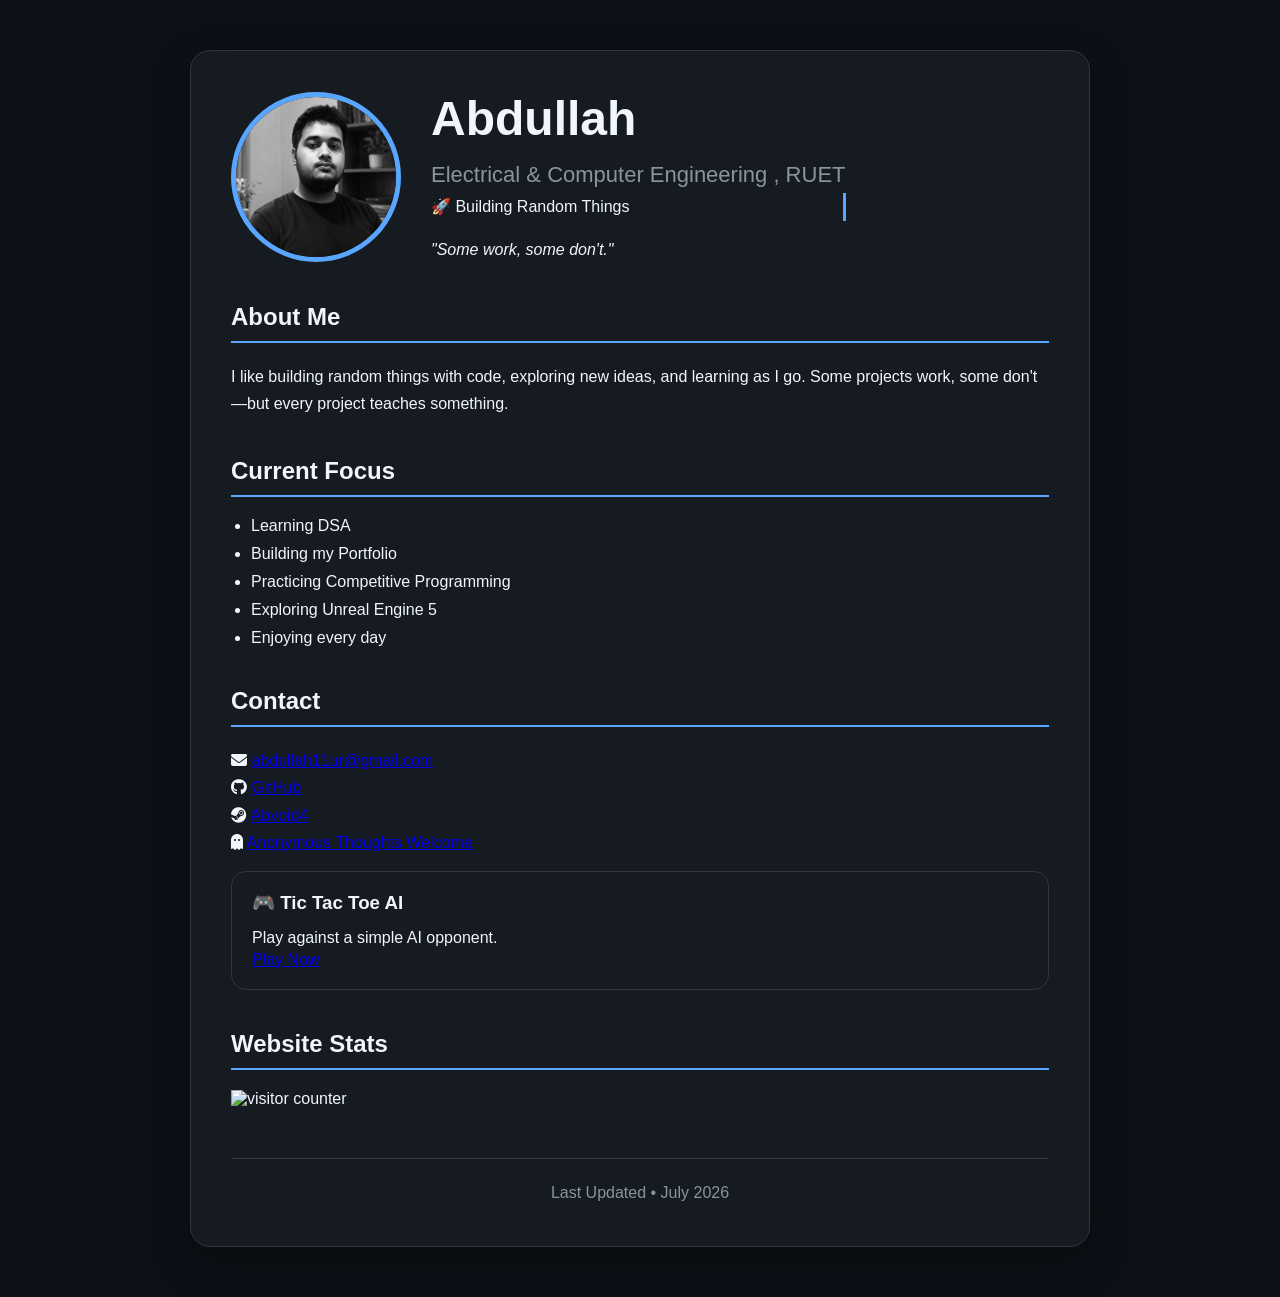
==== index.html @ 77a4eb53 "changed about me" ====
<!DOCTYPE html>
<html lang="en">

<head>
    <meta charset="UTF-8">
    <meta name="viewport" content="width=device-width, initial-scale=1.0">
    <title>Abdullah | Learning Journey</title>

    <link rel="stylesheet" href="style.css">

    <link rel="stylesheet"
        href="https://cdnjs.cloudflare.com/ajax/libs/font-awesome/6.7.2/css/all.min.css">
</head>

<body>

    <div class="container">

        <div class="card">

            <header class="hero">

                <img src="images/profile.jpg" alt="Profile Picture" class="profile-image">

                <div>

                    <h1>Abdullah</h1>

                    <p class="subtitle">
                        Electrical & Computer Engineering , RUET
                    </p>

                    <p class="typing">
    🚀 Building Random Things
</p>

<p class="quote">
    "Some work, some don't."
</p>

                </div>

            </header>

            <section>

                <h2>About Me</h2>

                <p>
                    
    <p>
    I like building random things with code, exploring new ideas, and learning as I go. Some projects work, some don't—but every project teaches something.
</p>
</p>
                

            </section>

            <section>

                <h2>Current Focus</h2>

                <ul>
                    <li>Learning DSA</li>
                    <li>Building my Portfolio</li>
                    
                    <li>Practicing Competitive Programming</li>
                    <li>Exploring Unreal Engine 5</li>
                    <li>Enjoying every day</li>
                </ul>

            </section>
<!--
            <section>

                <h2>Learning Roadmap</h2>

                <div class="roadmap">

                    <div class="done">✅ C Programming</div>
<div class="done">✅ HTML & CSS</div>
<div class="current">🔄 Data Structures & Algorithms</div>
<div>⬜ Competitive Programming</div>
<div>⬜ JavaScript</div>
<div>⬜ Unreal Engine Projects</div>
<div>⬜ Artificial Intelligence</div>
                    

                </div>

            </section>

            <section>

                <h2>Projects</h2>

               
            <div class="project-card">

    <h3>💻 </h3>

    <p>
        Git commits are being prepared.
        Results may vary.
    </p>

</div>



            </section>

            <section>

                <h2>Tech Stack</h2>

                <div class="skills">

                    <span class="skill">C++</span>
                    <span class="skill">Python</span>
                    <span class="skill">HTML</span>
                    <span class="skill">CSS</span>
                    <span class="skill">Git (Learning)</span>
                    <span class="skill">Unreal Engine(Exploring)</span>

                </div>

            </section>

            
-->
           



            <section>

               <h2>Contact</h2>

<p>
    <i class="fa-solid fa-envelope"></i>
    <a href="mailto:abdullah11ur@gmail.com">
        abdullah11ur@gmail.com
    </a>
</p>

<p>
    <i class="fa-brands fa-github"></i>
    <a href="https://github.com/ABDULLAH4422" target="_blank">
        GitHub
    </a>
</p>

<p>
    <i class="fa-brands fa-steam"></i>
    <a href="https://steamcommunity.com/profiles/76561199198113362/" target="_blank">
        Abvoid4
    </a>
</p>
<p>
    <i class="fa-solid fa-ghost"></i>
    <a href="https://ngl.link/dont29741" target="_blank">
        Anonymous Thoughts Welcome
    </a>
</p>

                
                
            </section>




<div class="project-card">

    <h3>🎮 Tic Tac Toe AI</h3>

    <p>
        Play against a simple AI opponent.
    </p>

    <a href="tictactoe.html">
        Play Now
    </a>

</div>














            <section>

    <h2>Website Stats</h2>

    <img
        src="https://visitor-badge.laobi.icu/badge?page_id=abdullah4422.portfolio"
        alt="visitor counter">

</section>

            <footer>

                <hr>

                <p class="footer-text">

                    Last Updated • July 2026

                </p>

            </footer>

        </div>

    </div>
<script>

fetch('https://api.countapi.xyz/hit/abdullah4422/portfolio')
    .then(response => response.json())
    .then(data => {
        document.getElementById('visitor-count').innerText = data.value;
    });

</script>
</body>

</html>
---- style.css ----
:root {

    --background: #0D1117;
    --card: #161B22;
    --primary: #58A6FF;
    --text: #F0F6FC;
    --secondary: #8B949E;

}

* {

    margin: 0;
    padding: 0;
    box-sizing: border-box;

}

body {

    background: var(--background);

    color: var(--text);

    font-family: Arial, Helvetica, sans-serif;

}

.container {

    width: 90%;
    max-width: 900px;

    margin: 50px auto;

}

.card {

    background: var(--card);

    padding: 40px;

    border-radius: 20px;

    border: 1px solid #30363d;

    box-shadow: 0 15px 40px rgba(0,0,0,.4);

}

.hero {

    display: flex;

    align-items: center;

    gap: 30px;

    margin-bottom: 40px;

}

.profile-image {

    width: 170px;

    height: 170px;

    border-radius: 50%;

    object-fit: cover;

    border: 5px solid var(--primary);

}

h1 {

    font-size: 48px;

}

.subtitle {

    color: var(--secondary);

    font-size: 22px;

    margin-top: 10px;

}

.tagline {

    color: var(--primary);

    margin-top: 15px;

    font-weight: bold;

}

.quote {

    margin-top: 15px;

    font-style: italic;

}

section {

    margin-top: 40px;

}

h2 {

    border-bottom: 2px solid var(--primary);

    padding-bottom: 10px;

    margin-bottom: 20px;

}

p {

    line-height: 1.7;

}

ul {

    padding-left: 20px;

}

li {

    margin-bottom: 10px;

}

.skills {

    display: flex;

    flex-wrap: wrap;

    gap: 12px;

}

.skill {

    background: var(--primary);

    color: white;

    padding: 10px 18px;

    border-radius: 50px;

    font-size: 14px;

}

.project-card {

    border: 1px solid #30363d;

    border-radius: 15px;

    padding: 20px;

    margin-top: 15px;

}

.project-card h3 {

    margin-bottom: 10px;

}

.badge {

    display: inline-block;

    margin-top: 15px;

    background: #21262d;

    color: var(--primary);

    padding: 8px 15px;

    border-radius: 30px;

    margin-right: 10px;

}

.roadmap {

    display: flex;

    flex-direction: column;

    gap: 12px;

}

.done {

    color: #3FB950;

}

.current {

    color: #F2CC60;

}

footer {

    margin-top: 50px;

}

hr {

    border: none;

    border-top: 1px solid #30363d;

    margin-bottom: 20px;

}

.footer-text {

    color: var(--secondary);

    text-align: center;

}

@media(max-width:768px){

    .hero{

        flex-direction:column;

        text-align:center;

    }

    h1{

        font-size:38px;

    }

    .card{

        padding:25px;

    }

}

/* =========================
   HOVER ANIMATIONS
========================= */

.card{
    transition: all 0.3s ease;
}

.card:hover{
    transform: translateY(-8px);
    box-shadow: 0 20px 40px rgba(88,166,255,0.25);
}

.profile-image{
    transition: all 0.3s ease;
}

.profile-image:hover{
    transform: scale(1.08) rotate(3deg);
    box-shadow: 0 0 25px rgba(88,166,255,0.7);
}

h1{
    transition: all 0.3s ease;
}

h1:hover{
    color: #58A6FF;
    text-shadow: 0 0 20px rgba(88,166,255,0.7);
}

h2{
    transition: all 0.3s ease;
}

h2:hover{
    color: #58A6FF;
}

.skill{
    transition: all 0.3s ease;
    cursor: default;
}

.skill:hover{
    transform: translateY(-4px);
    background-color: white;
    color: #0D1117;
}

.roadmap div{
    transition: all 0.3s ease;
    padding: 8px;
    border-radius: 8px;
}

.roadmap div:hover{
    background-color: rgba(88,166,255,0.15);
    padding-left: 20px;
}

.project-card{
    transition: all 0.3s ease;
    cursor: pointer;
}

.project-card:hover{
    transform: translateY(-6px);
    border-color: #58A6FF;
    box-shadow: 0 10px 25px rgba(88,166,255,0.2);
}

a{
    transition: all 0.3s ease;
}

a:hover{
    color: white;
    padding-left: 5px;
}


#visitor-count{
    color: #58A6FF;
    font-weight: bold;
    font-size: 22px;
}

.stats-card{
    padding:20px;
    border:1px solid #30363d;
    border-radius:15px;
    text-align:center;
    transition:0.3s;
}

.stats-card:hover{
    transform:translateY(-5px);
}


.typing{
    overflow:hidden;
    white-space:nowrap;
    border-right:3px solid #58A6FF;

    animation:
        typing 3s steps(25),
        blink .7s infinite;
}

@keyframes typing{
    from{width:0}
    to{width:100%}
}

@keyframes blink{
    50%{
        border-color:transparent;
    }
}


.profile-image{
    animation: float 4s ease-in-out infinite;
}

@keyframes float{

    0%{
        transform:translateY(0px);
    }

    50%{
        transform:translateY(-10px);
    }

    100%{
        transform:translateY(0px);
    }

}
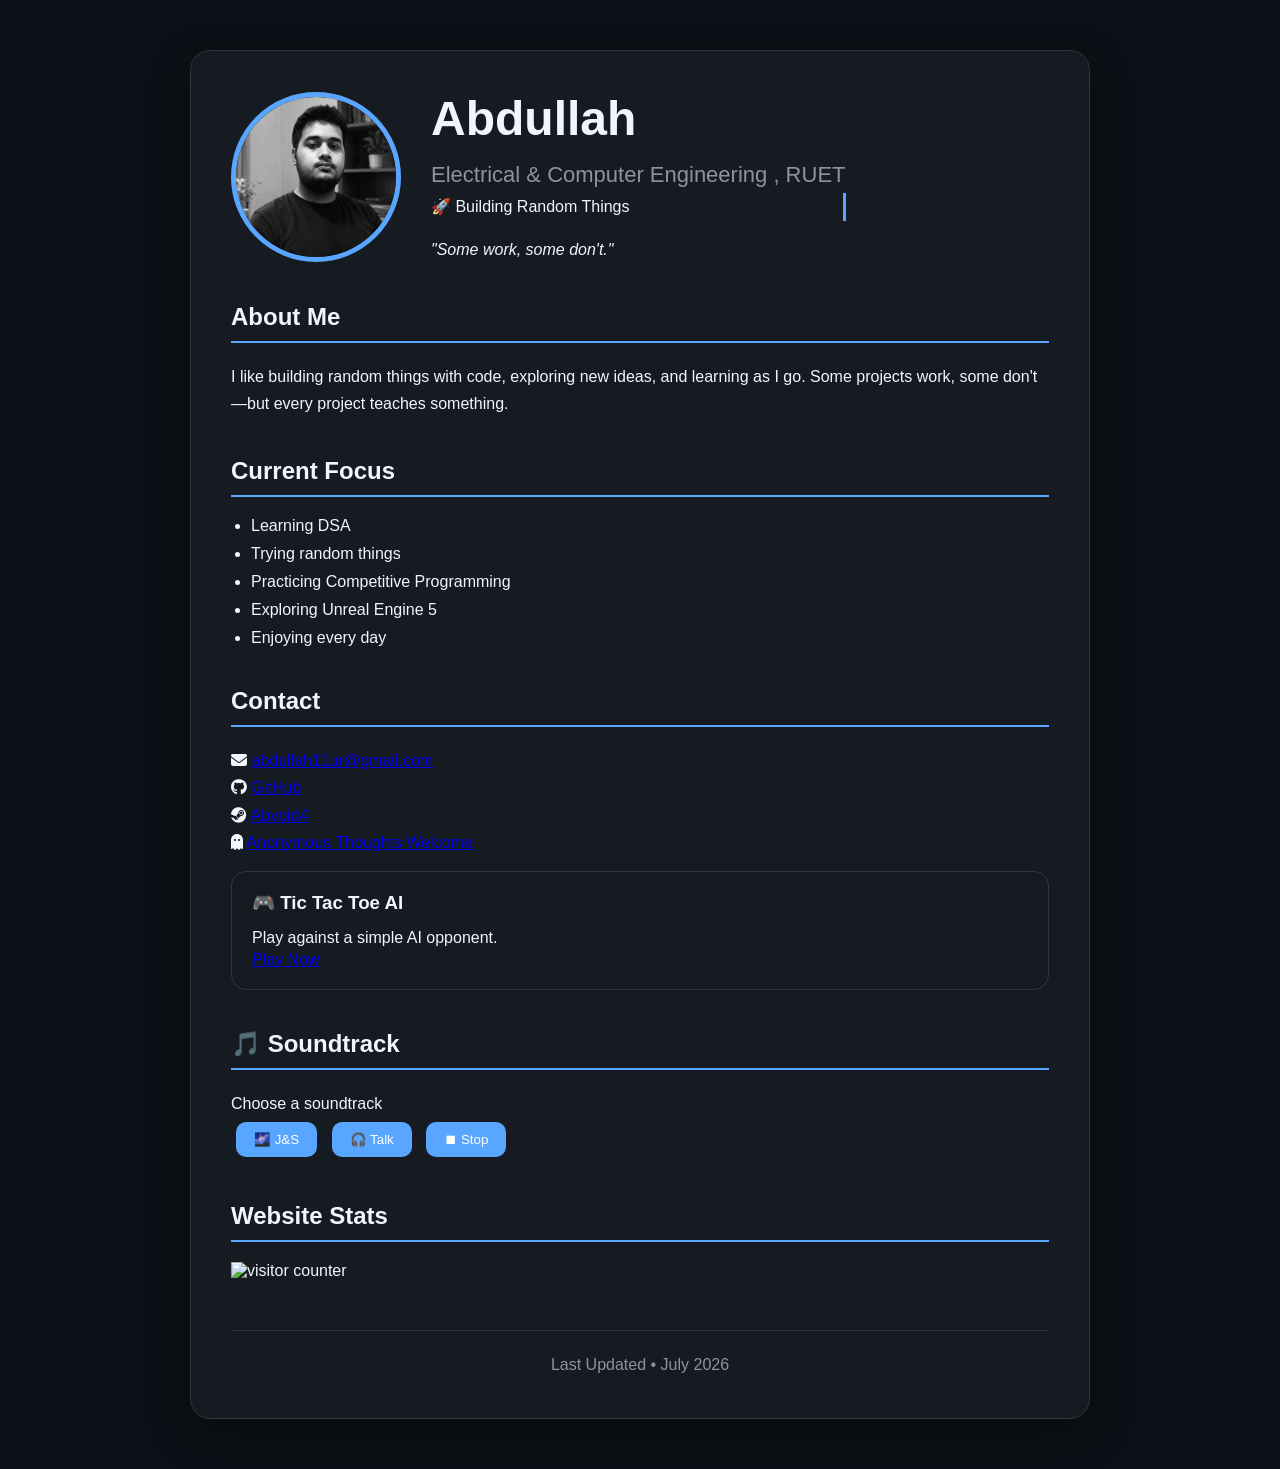
==== commit 21131ed2: "added music" ====
--- a/index.html
+++ b/index.html
@@ -62,7 +62,7 @@
 
                 <ul>
                     <li>Learning DSA</li>
-                    <li>Building my Portfolio</li>
+                    <li>Trying random things</li>
                     
                     <li>Practicing Competitive Programming</li>
                     <li>Exploring Unreal Engine 5</li>
@@ -191,6 +191,37 @@
 
 
 
+<section>
+
+    <h2>🎵 Soundtrack </h2>
+
+    <p>
+        Choose a soundtrack 
+    </p>
+
+    <button onclick="playMusic('music/j&s.mp3.mp3')">
+
+        🌌 J&S
+
+    </button>
+
+    <button onclick="playMusic('music/talk.mp3')">
+
+        🎧 Talk
+
+    </button>
+
+    <button onclick="stopMusic()">
+
+        ⏹ Stop
+
+    </button>
+
+    <audio id="player" loop></audio>
+
+</section>
+
+
 
 
 
@@ -232,6 +263,32 @@
     });
 
 </script>
+
+
+
+
+<script>
+
+const player =
+document.getElementById("player");
+
+function playMusic(song){
+
+    player.src = song;
+
+    player.play();
+
+}
+
+function stopMusic(){
+
+    player.pause();
+
+    player.currentTime = 0;
+
+}
+
+</script>
 </body>
 
 </html>
--- a/style.css
+++ b/style.css
@@ -415,4 +415,53 @@
         transform:translateY(0px);
     }
 
+}
+
+
+
+
+#music-btn{
+
+    padding:12px 20px;
+
+    background:#58A6FF;
+
+    color:white;
+
+    border:none;
+
+    border-radius:10px;
+
+    cursor:pointer;
+
+    transition:.3s;
+
+}
+
+section button{
+
+    padding:10px 18px;
+
+    margin:5px;
+
+    border:none;
+
+    border-radius:10px;
+
+    background:#58A6FF;
+
+    color:white;
+
+    cursor:pointer;
+
+    transition:.3s;
+
+}
+
+section button:hover{
+
+    transform:translateY(-3px);
+
+    box-shadow:0 0 15px rgba(88,166,255,.5);
+
 }
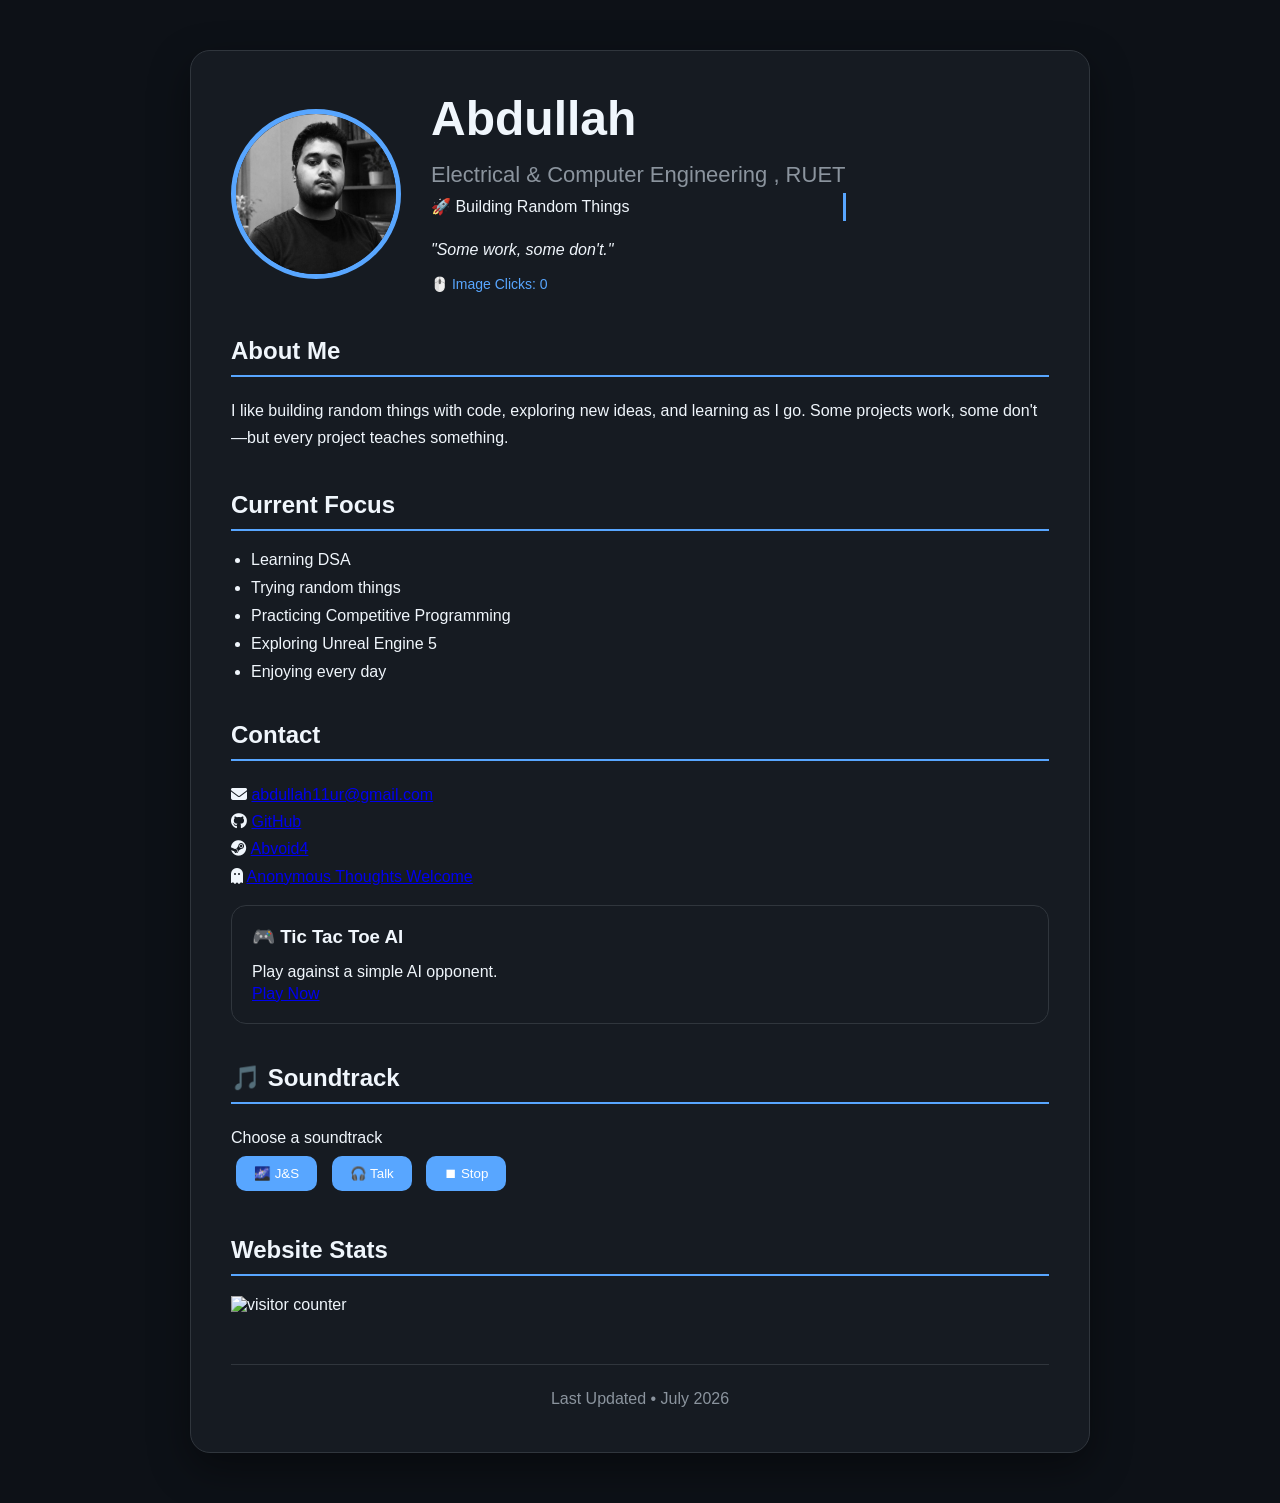
==== commit 7cf3b34e: "added image clicks" ====
--- a/index.html
+++ b/index.html
@@ -20,8 +20,10 @@
 
             <header class="hero">
 
-                <img src="images/profile.jpg" alt="Profile Picture" class="profile-image">
-
+                <img src="images/profile.jpg"
+     alt="Profile Picture"
+     class="profile-image"
+     id="profile-pic">
                 <div>
 
                     <h1>Abdullah</h1>
@@ -37,7 +39,10 @@
 <p class="quote">
     "Some work, some don't."
 </p>
-
+<p class="clicks">
+    🖱️ Image Clicks:
+    <span id="click-count">0</span>
+</p>
                 </div>
 
             </header>
@@ -289,6 +294,40 @@
 }
 
 </script>
+
+<script>
+
+let clicks =
+localStorage.getItem("profileClicks") || 0;
+
+document.getElementById("click-count").innerText =
+clicks;
+
+document
+.getElementById("profile-pic")
+.addEventListener("click", () => {
+
+    clicks++;
+
+    localStorage.setItem(
+        "profileClicks",
+        clicks
+    );
+
+    document.getElementById("click-count").innerText =
+    clicks;
+
+    if(clicks === 50){
+
+        alert(
+            "🏆 Achievement Unlocked: Stop Clicking My Face"
+        );
+
+    }
+
+});
+
+</script>
 </body>
 
 </html>
--- a/style.css
+++ b/style.css
@@ -464,4 +464,10 @@
 
     box-shadow:0 0 15px rgba(88,166,255,.5);
 
+}
+
+.clicks{
+    color: #58A6FF;
+    margin-top: 10px;
+    font-size: 14px;
 }
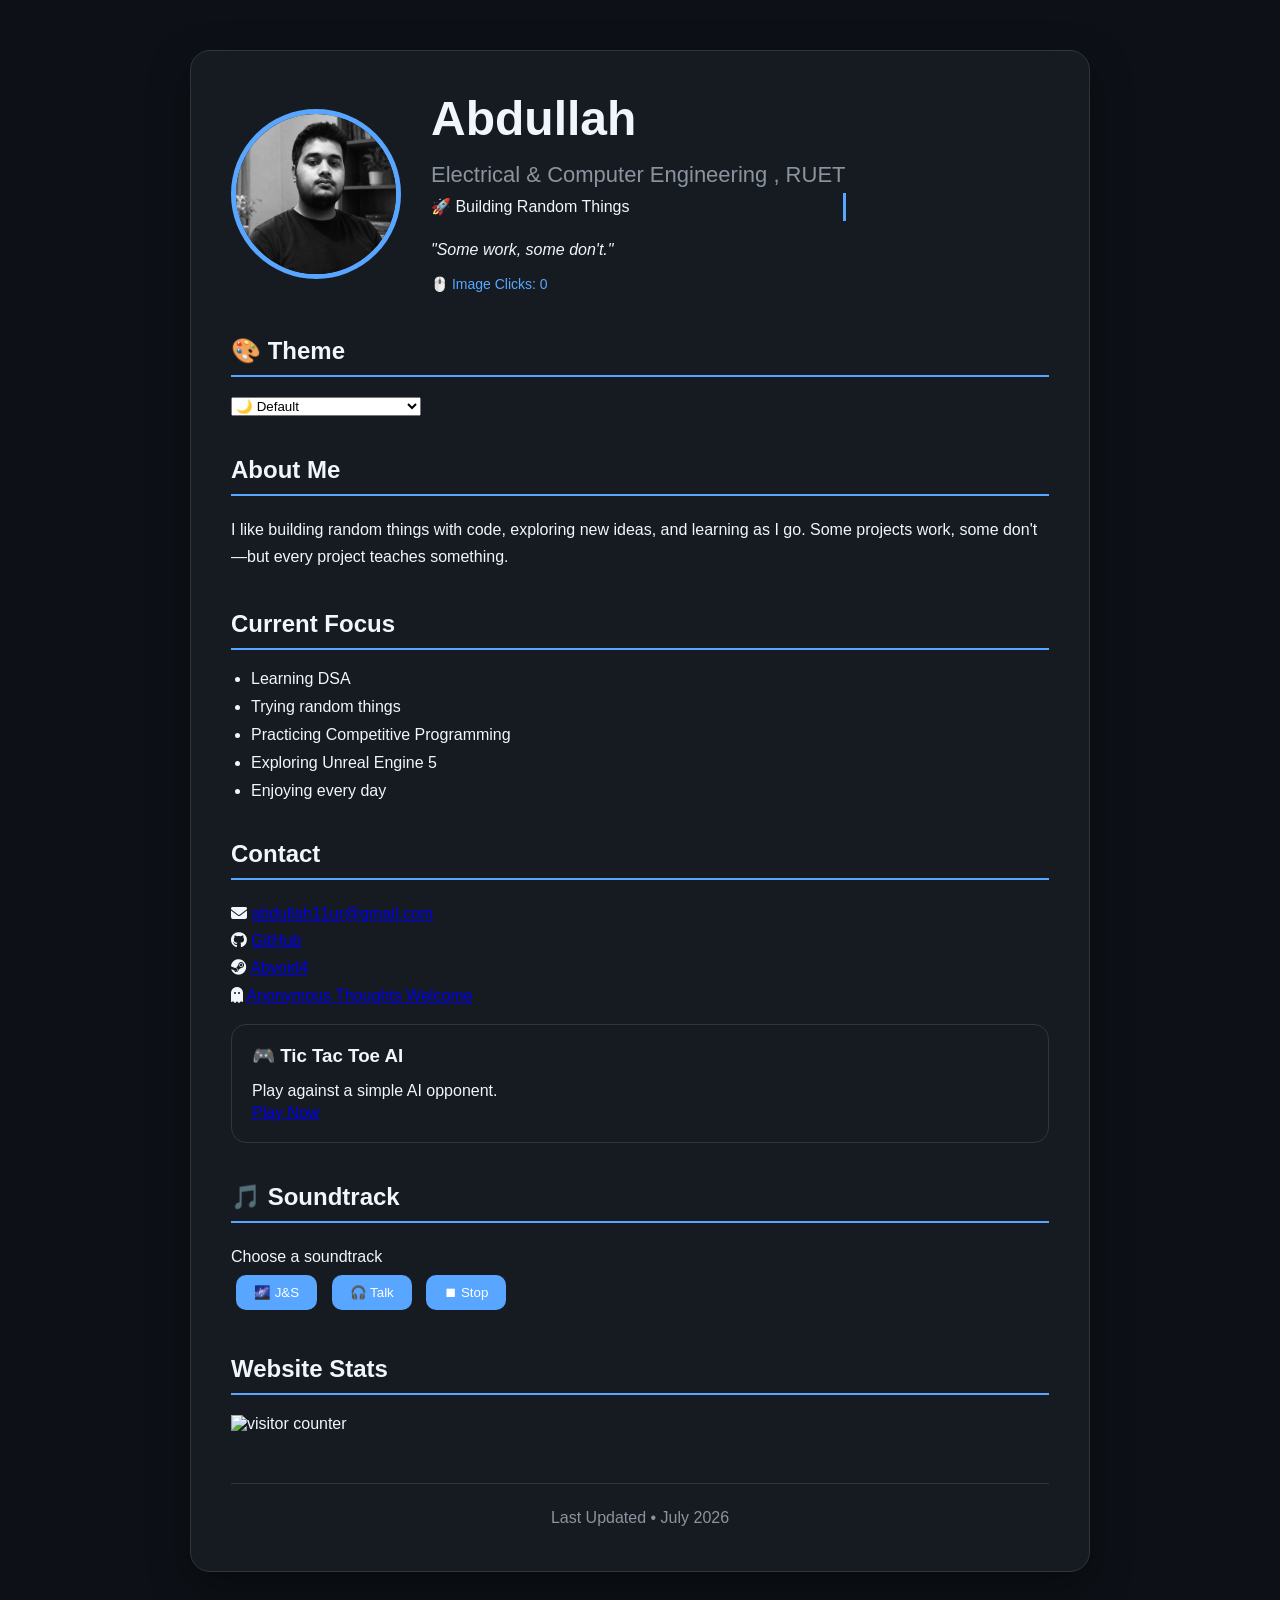
==== commit 34702ff2: "added themes" ====
--- a/index.html
+++ b/index.html
@@ -46,6 +46,22 @@
                 </div>
 
             </header>
+
+            <section>
+
+    <h2>🎨 Theme</h2>
+
+    <select id="theme-selector">
+
+        <option value="default">🌙 Default</option>
+        <option value="matrix">💚 Matrix</option>
+        <option value="cyberpunk">💜 Cyberpunk</option>
+        <option value="terminal">🖥️ Terminal</option>
+        <option value="rdr2">🤠 Red Dead Redemption 2</option>
+
+    </select>
+
+</section>
 
             <section>
 
@@ -317,7 +333,7 @@
     document.getElementById("click-count").innerText =
     clicks;
 
-    if(clicks === 50){
+    if(clicks === 20){
 
         alert(
             "🏆 Achievement Unlocked: Stop Clicking My Face"
@@ -328,6 +344,10 @@
 });
 
 </script>
+
+
+<script src="script.js"></script>
+
 </body>
 
 </html>
--- a/style.css
+++ b/style.css
@@ -470,4 +470,168 @@
     color: #58A6FF;
     margin-top: 10px;
     font-size: 14px;
+}
+
+
+/* MATRIX */
+
+body.matrix {
+
+    background: #000;
+    color: #00ff41;
+
+}
+
+body.matrix .card {
+
+    border: 1px solid #00ff41;
+
+}
+
+body.matrix h1,
+body.matrix h2 {
+
+    color: #00ff41;
+
+}
+
+
+/* CYBERPUNK */
+
+body.cyberpunk {
+
+    background: #140021;
+    color: #ff4fd8;
+
+}
+
+body.cyberpunk .card {
+
+    border: 1px solid #ff4fd8;
+
+}
+
+body.cyberpunk h1,
+body.cyberpunk h2 {
+
+    color: #00f7ff;
+
+}
+
+
+/* TERMINAL */
+
+body.terminal {
+
+    background: black;
+    color: #00ff00;
+
+    font-family: monospace;
+
+}
+
+body.terminal .card {
+
+    border: 1px solid #00ff00;
+
+}
+
+body.terminal h1,
+body.terminal h2 {
+
+    color: #00ff00;
+
+}
+
+body {
+
+    transition: 0.5s;
+
+}
+
+.card {
+
+    transition: 0.5s;
+
+}
+
+
+/* RDR2 THEME */
+
+body.rdr2 {
+
+    background: linear-gradient(
+        to bottom,
+        #3a0000,
+        #120000
+    );
+
+    color: #f5d28c;
+
+}
+
+body.rdr2 .card {
+
+    background: rgba(20, 0, 0, 0.85);
+
+    border: 2px solid #b8860b;
+
+    box-shadow: 0 0 20px rgba(184, 134, 11, 0.3);
+
+}
+
+body.rdr2 h1,
+body.rdr2 h2 {
+
+    color: #ffd700;
+
+}
+
+body.rdr2 .subtitle {
+
+    color: #d8c08a;
+
+}
+
+body.rdr2 .skill {
+
+    background: #6b0000;
+
+    color: #f5d28c;
+
+}
+
+body.rdr2 a {
+
+    color: #ffd700;
+
+}
+
+body.rdr2 a:hover {
+
+    color: #fff;
+
+}
+
+body.rdr2 .quote {
+
+    font-style: italic;
+
+    color: #d8c08a;
+
+}
+
+body.rdr2{
+
+    background:
+    linear-gradient(
+        rgba(146, 5, 5, 0.4),
+        rgba(36, 1, 1, 0.8)
+    ),
+    url("images/rdr2-bg.jpg");
+
+    background-size: cover;
+    background-position: center;
+    background-attachment: fixed;
+
 }
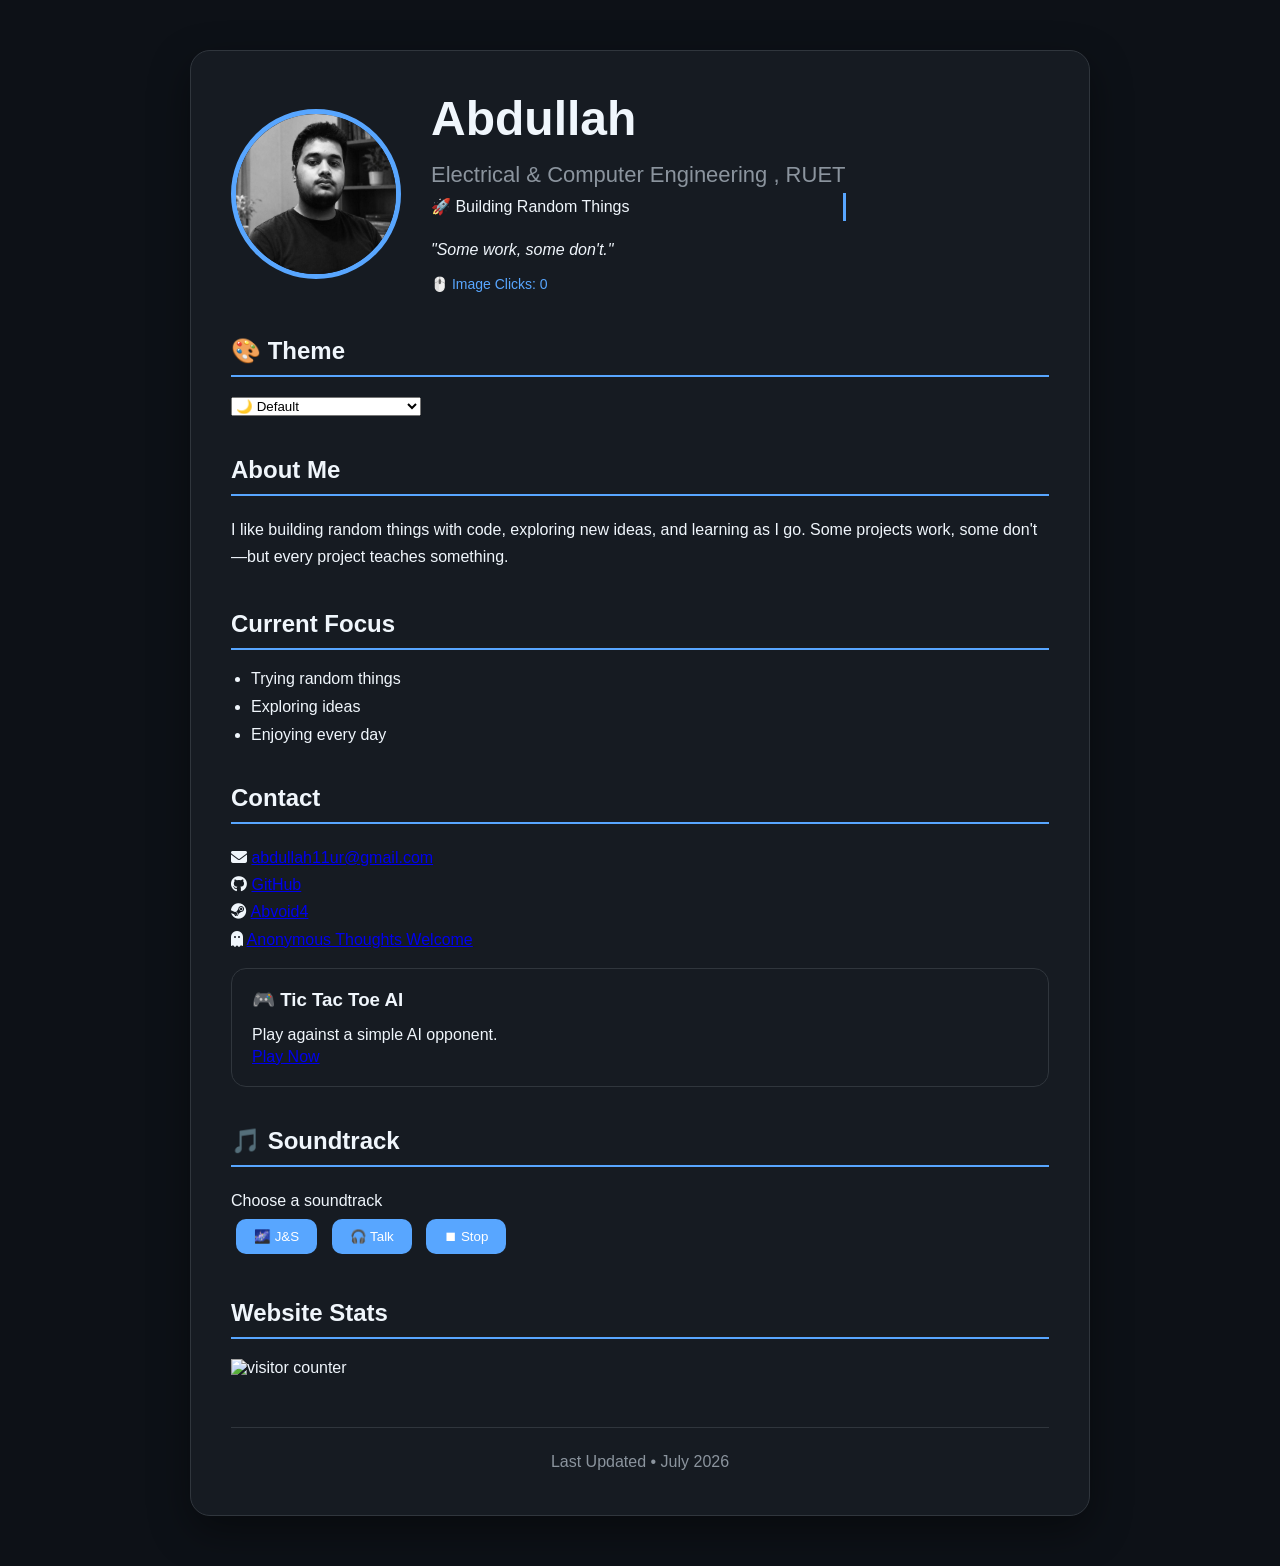
==== commit b2594529: "changes current focus" ====
--- a/index.html
+++ b/index.html
@@ -82,11 +82,9 @@
                 <h2>Current Focus</h2>
 
                 <ul>
-                    <li>Learning DSA</li>
-                    <li>Trying random things</li>
                     
-                    <li>Practicing Competitive Programming</li>
-                    <li>Exploring Unreal Engine 5</li>
+                    <li>Trying random things</li>     
+                    <li>Exploring ideas</li>
                     <li>Enjoying every day</li>
                 </ul>
 
@@ -333,7 +331,7 @@
     document.getElementById("click-count").innerText =
     clicks;
 
-    if(clicks === 20){
+    if(clicks === 5){
 
         alert(
             "🏆 Achievement Unlocked: Stop Clicking My Face"
